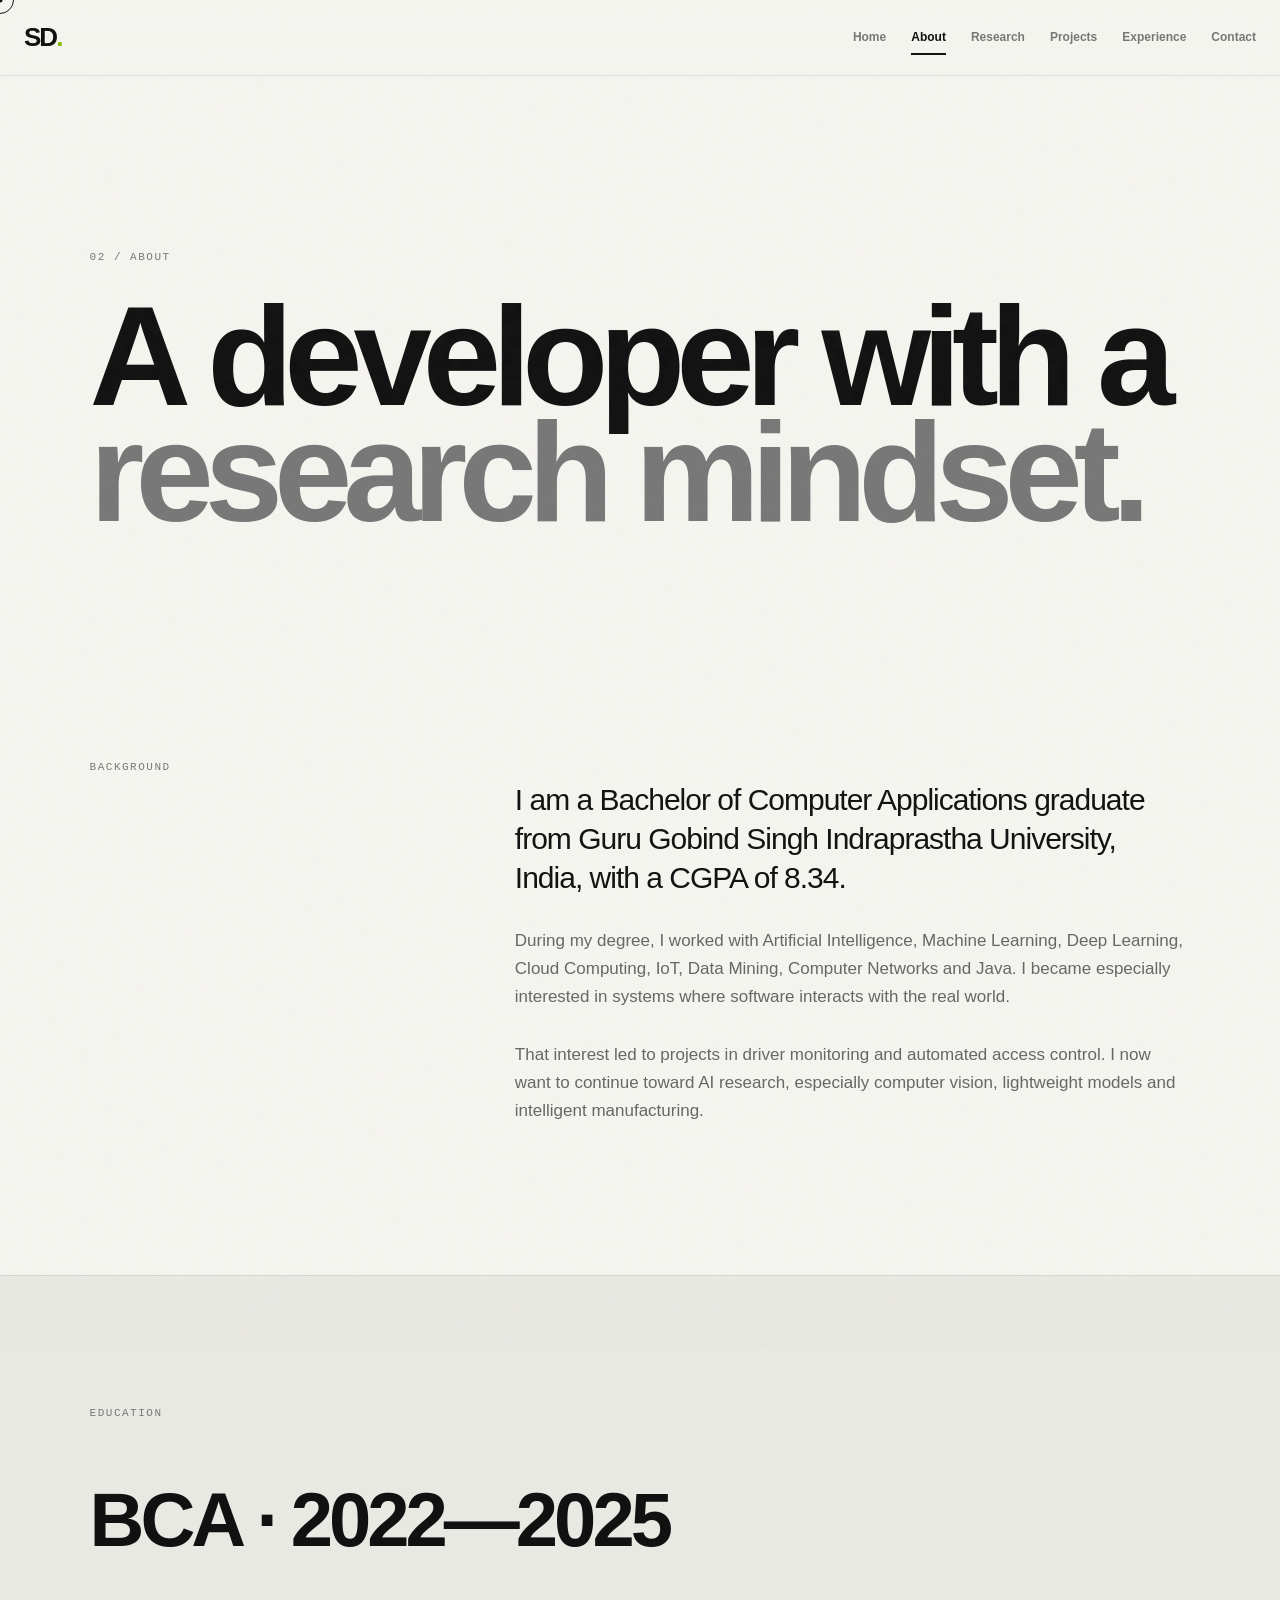
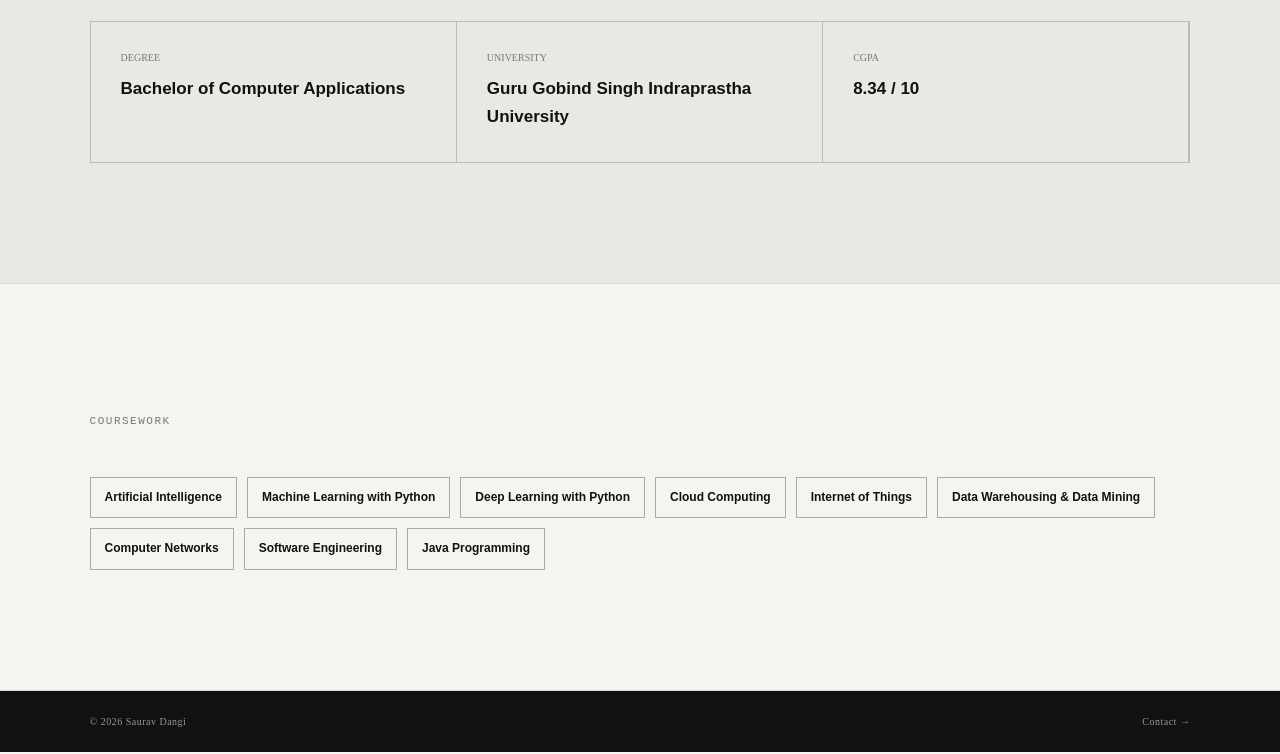
==== about.html @ 5db10856 "Add files via upload" ====
<!DOCTYPE html>
<html lang="en"><head><meta charset="UTF-8"><meta name="viewport" content="width=device-width,initial-scale=1">
<title>About | Saurav Dangi</title><link rel="stylesheet" href="style.css"></head>
<body><div class="cursor"></div><div class="cursor-dot"></div><div class="noise"></div>
<header class="nav"><a class="brand" href="index.html">SD<span>.</span></a><button class="menu">☰</button><nav><a href="index.html">Home</a><a class="active" href="about.html">About</a><a href="research.html">Research</a><a href="projects.html">Projects</a><a href="experience.html">Experience</a><a href="contact.html">Contact</a></nav></header>
<main><section class="page-hero"><p class="kicker">02 / ABOUT</p><h1 class="reveal">A developer with a<br><em>research mindset.</em></h1></section>
<section class="section two"><div><p class="label">BACKGROUND</p></div><div><p class="bigtext">I am a Bachelor of Computer Applications graduate from Guru Gobind Singh Indraprastha University, India, with a CGPA of 8.34.</p><p class="text">During my degree, I worked with Artificial Intelligence, Machine Learning, Deep Learning, Cloud Computing, IoT, Data Mining, Computer Networks and Java. I became especially interested in systems where software interacts with the real world.</p><p class="text">That interest led to projects in driver monitoring and automated access control. I now want to continue toward AI research, especially computer vision, lightweight models and intelligent manufacturing.</p></div></section>
<section class="section muted"><div class="section-head"><p class="label">EDUCATION</p><h2>BCA · 2022—2025</h2></div><div class="education-card"><div><span>DEGREE</span><strong>Bachelor of Computer Applications</strong></div><div><span>UNIVERSITY</span><strong>Guru Gobind Singh Indraprastha University</strong></div><div><span>CGPA</span><strong>8.34 / 10</strong></div></div></section>
<section class="section"><div class="section-head"><p class="label">COURSEWORK</p></div><div class="chips"><b>Artificial Intelligence</b><b>Machine Learning with Python</b><b>Deep Learning with Python</b><b>Cloud Computing</b><b>Internet of Things</b><b>Data Warehousing & Data Mining</b><b>Computer Networks</b><b>Software Engineering</b><b>Java Programming</b></div></section></main>
<footer><span>© 2026 Saurav Dangi</span><a href="contact.html">Contact →</a></footer><script src="script.js"></script></body></html>
---- style.css ----
*{box-sizing:border-box}html{scroll-behavior:smooth}body{margin:0;background:#f5f5f0;color:#111;font-family:Inter,Arial,sans-serif;line-height:1.65;overflow-x:hidden}a{color:inherit;text-decoration:none}.container{width:min(1180px,calc(100% - 48px));margin:auto}
:root{--lime:#c8ff3d;--black:#101010;--grey:#666;--line:#d8d8d0}
.noise{position:fixed;inset:-50%;z-index:50;pointer-events:none;opacity:.035;background-image:url("data:image/svg+xml,%3Csvg viewBox='0 0 180 180' xmlns='http://www.w3.org/2000/svg'%3E%3Cfilter id='n'%3E%3CfeTurbulence type='fractalNoise' baseFrequency='.9' numOctaves='4' stitchTiles='stitch'/%3E%3C/filter%3E%3Crect width='100%25' height='100%25' filter='url(%23n)'/%3E%3C/svg%3E");animation:noise .2s steps(2) infinite}.cursor{position:fixed;width:28px;height:28px;border:1px solid #111;border-radius:50%;pointer-events:none;z-index:200;transform:translate(-50%,-50%);transition:width .2s,height .2s}.cursor-dot{position:fixed;width:5px;height:5px;background:#111;border-radius:50%;pointer-events:none;z-index:201;transform:translate(-50%,-50%)}.loader{position:fixed;inset:0;background:#111;color:#fff;z-index:999;display:grid;place-content:center;transition:opacity .7s,visibility .7s}.loader.hide{opacity:0;visibility:hidden}.loader-name{font-size:65px;font-weight:800;letter-spacing:-5px}.loader-name span{color:var(--lime)}.loader-bar{width:250px;height:2px;background:#444;margin-top:25px}.loader-bar i{display:block;width:0;height:100%;background:var(--lime);animation:load 1.5s forwards}
.nav{height:76px;padding:0 24px;display:flex;align-items:center;justify-content:space-between;position:fixed;top:0;left:0;right:0;z-index:100;background:rgba(245,245,240,.82);backdrop-filter:blur(16px);border-bottom:1px solid #ddd}.brand{font-size:26px;font-weight:800;letter-spacing:-2px}.brand span{color:#8cb800}.nav nav{display:flex;gap:25px;font-size:12px;font-weight:700}.nav nav a{opacity:.55;position:relative}.nav nav a.active,.nav nav a:hover{opacity:1}.nav nav a.active:after{content:"";position:absolute;height:2px;left:0;right:0;bottom:-8px;background:#111}.menu{display:none;border:0;background:none;font-size:25px}
.hero{min-height:100vh;padding:150px 7vw 60px;position:relative;display:flex;align-items:center}.hero-grid{width:min(1280px,100%);margin:auto;display:grid;grid-template-columns:1.1fr .9fr;gap:7vw;align-items:center}.kicker,.label,.section-number,.project-no{font:500 11px 'DM Mono',monospace;letter-spacing:1.5px;color:#777}.hero h1,.page-hero h1,.contact-hero h1{font-size:clamp(75px,11vw,160px);line-height:.82;letter-spacing:-9px;margin:25px 0}.hero h1 em,.page-hero h1 em,.contact-hero h1 em{font-style:normal;color:#777}.lead{max-width:650px;font-size:18px;color:#555}.buttons{display:flex;gap:12px;margin-top:35px;flex-wrap:wrap}.btn{border:1px solid #111;padding:13px 20px;font-size:12px;font-weight:800}.btn.fill{background:#111;color:#fff}.btn:hover{transform:translateY(-3px)}.scroll{position:absolute;bottom:30px;left:7vw;font:10px 'DM Mono';color:#777}.scroll span{color:#111;font-size:18px}
.hero-visual{height:520px;background:#111;color:#fff;position:relative;display:grid;place-items:center;overflow:hidden}.hero-visual:before{content:"";position:absolute;width:120%;height:120%;background:linear-gradient(120deg,transparent 40%,rgba(200,255,61,.13),transparent 60%);animation:sweep 4s infinite}.rings,.rings:before,.rings:after{position:absolute;border:1px solid #444;border-radius:50%;content:"";width:320px;height:320px}.rings:before{width:440px;height:440px;left:-61px;top:-61px}.rings:after{width:580px;height:580px;left:-131px;top:-131px}.core{font-size:110px;font-weight:800;letter-spacing:-9px;z-index:2}.orbit-label{position:absolute;font:10px 'DM Mono';color:var(--lime);z-index:3}.one{top:22%;left:23%}.two{right:18%;top:35%}.three{bottom:21%;left:29%}
.marquee{overflow:hidden;background:var(--lime);white-space:nowrap;display:flex;border-bottom:1px solid #111}.marquee div{font-size:13px;font-weight:800;letter-spacing:1px;padding:13px 0;animation:marquee 25s linear infinite;min-width:100%}
.section{padding:120px 7vw;border-bottom:1px solid var(--line)}.intro{display:grid;grid-template-columns:150px 1fr;gap:60px}.section h2{font-size:clamp(40px,6vw,76px);line-height:1;letter-spacing:-4px;max-width:850px}.section h2 span{color:#888}.text{max-width:750px;color:#666;font-size:17px;margin:30px 0}.text-link{font-weight:800;border-bottom:1px solid #111;padding-bottom:4px}.stats{display:grid;grid-template-columns:repeat(4,1fr);background:#111;color:#fff}.stats div{padding:50px 7vw;border-right:1px solid #333}.stats strong{display:block;font-size:42px;letter-spacing:-3px}.stats span{font:10px 'DM Mono';color:#999}
.page-hero{padding:180px 7vw 100px;min-height:70vh;display:flex;flex-direction:column;justify-content:end}.page-hero h1{margin-bottom:0}.dark-hero{background:#111;color:#fff}.dark-hero .kicker{color:#999}.dark-hero h1 em{color:#aaa}
.two{display:grid;grid-template-columns:.65fr 1.35fr;gap:100px}.bigtext{font-size:30px;line-height:1.3;letter-spacing:-1px}.muted{background:#e9e9e3}.section-head{margin-bottom:50px}.education-card{display:grid;grid-template-columns:repeat(3,1fr);border:1px solid #bbb}.education-card div{padding:30px;border-right:1px solid #bbb}.education-card span,.skill-matrix span{display:block;font:10px 'DM Mono';color:#777;margin-bottom:12px}.education-card strong{font-size:17px}.chips{display:flex;flex-wrap:wrap;gap:10px}.chips b{border:1px solid #aaa;padding:10px 14px;font-size:12px;font-weight:600}
.research-list{background:#111;color:#fff}.research-list article{display:grid;grid-template-columns:100px 1fr 80px;gap:30px;align-items:start;padding:65px 7vw;border-bottom:1px solid #333;transition:.4s}.research-list article:hover{background:#191919;padding-left:9vw}.research-list span{font:11px 'DM Mono';color:#777}.research-list h2{font-size:34px;letter-spacing:-1.5px;margin:0 0 15px}.research-list p{color:#aaa;max-width:650px}.research-list b{font-size:25px;color:var(--lime)}.dark{background:#111;color:#fff}.light{color:#aaa}.project-list{background:#111;color:#fff}.project-card{display:grid;grid-template-columns:150px 1fr;gap:50px;padding:90px 7vw;border-bottom:1px solid #333;transition:.5s}.project-card:hover{background:#171717}.project-no{color:#888}.project-title{display:flex;justify-content:space-between;gap:30px;align-items:start}.project-title h2{font-size:clamp(35px,5vw,65px);line-height:1;letter-spacing:-3px;margin:0}.project-title span{border:1px solid #444;padding:7px 10px;font:10px 'DM Mono';color:#aaa}.project-card p{max-width:750px;color:#aaa;font-size:17px;margin:30px 0}.project-card ul,.clean-list{color:#aaa;padding-left:20px;display:grid;gap:8px}.project-card .chips{margin-top:30px}.skill-matrix{display:grid;grid-template-columns:repeat(2,1fr);gap:1px;background:#ccc}.skill-matrix div{background:#e9e9e3;padding:30px;min-height:150px}.skill-matrix p{margin:0;color:#555}.clean-list{margin-top:30px}
.contact-hero{min-height:100vh;background:var(--lime);padding:150px 7vw 80px;display:flex;flex-direction:column;justify-content:center}.contact-hero h1{margin:30px 0}.contact-hero>p:not(.kicker){font-size:20px;color:#444}.contact-links{display:flex;flex-wrap:wrap;gap:12px;margin-top:35px}.contact-links a{border:1px solid #111;padding:13px 18px;font-weight:800;font-size:12px}.contact-links a:hover{background:#111;color:#fff}
footer{padding:25px 7vw;background:#111;color:#999;display:flex;justify-content:space-between;font:10px 'DM Mono';letter-spacing:.5px}
.reveal{opacity:0;transform:translateY(45px);animation:reveal .9s .15s forwards}.page-hero .reveal{animation-delay:.2s}
@keyframes reveal{to{opacity:1;transform:none}}@keyframes load{to{width:100%}}@keyframes marquee{to{transform:translateX(-100%)}}@keyframes sweep{0%,100%{transform:translateX(-80%)}50%{transform:translateX(80%)}}@keyframes noise{0%{transform:translate(0,0)}25%{transform:translate(2%,-1%)}50%{transform:translate(-1%,2%)}75%{transform:translate(1%,1%)}100%{transform:translate(0,0)}}
@media(max-width:800px){.nav nav{display:none}.nav nav.open{display:flex;position:absolute;top:76px;left:0;right:0;background:#f5f5f0;padding:25px;flex-direction:column}.menu{display:block}.hero-grid,.two{grid-template-columns:1fr}.hero-visual{height:350px}.intro{grid-template-columns:1fr;gap:20px}.stats{grid-template-columns:1fr 1fr}.stats div{padding:30px}.research-list article,.project-card{grid-template-columns:1fr;gap:18px;padding:55px 7vw}.education-card,.skill-matrix{grid-template-columns:1fr}.education-card div{border-right:0;border-bottom:1px solid #bbb}.project-title{flex-direction:column}.page-hero{min-height:55vh}.hero h1,.page-hero h1,.contact-hero h1{letter-spacing:-5px}.cursor,.cursor-dot{display:none}}
@media(max-width:480px){.hero{padding-left:6vw;padding-right:6vw}.section{padding:80px 6vw}.page-hero,.contact-hero{padding-left:6vw;padding-right:6vw}.stats strong{font-size:32px}.stats span{font-size:8px}footer{padding:22px 6vw;gap:15px;flex-direction:column}}
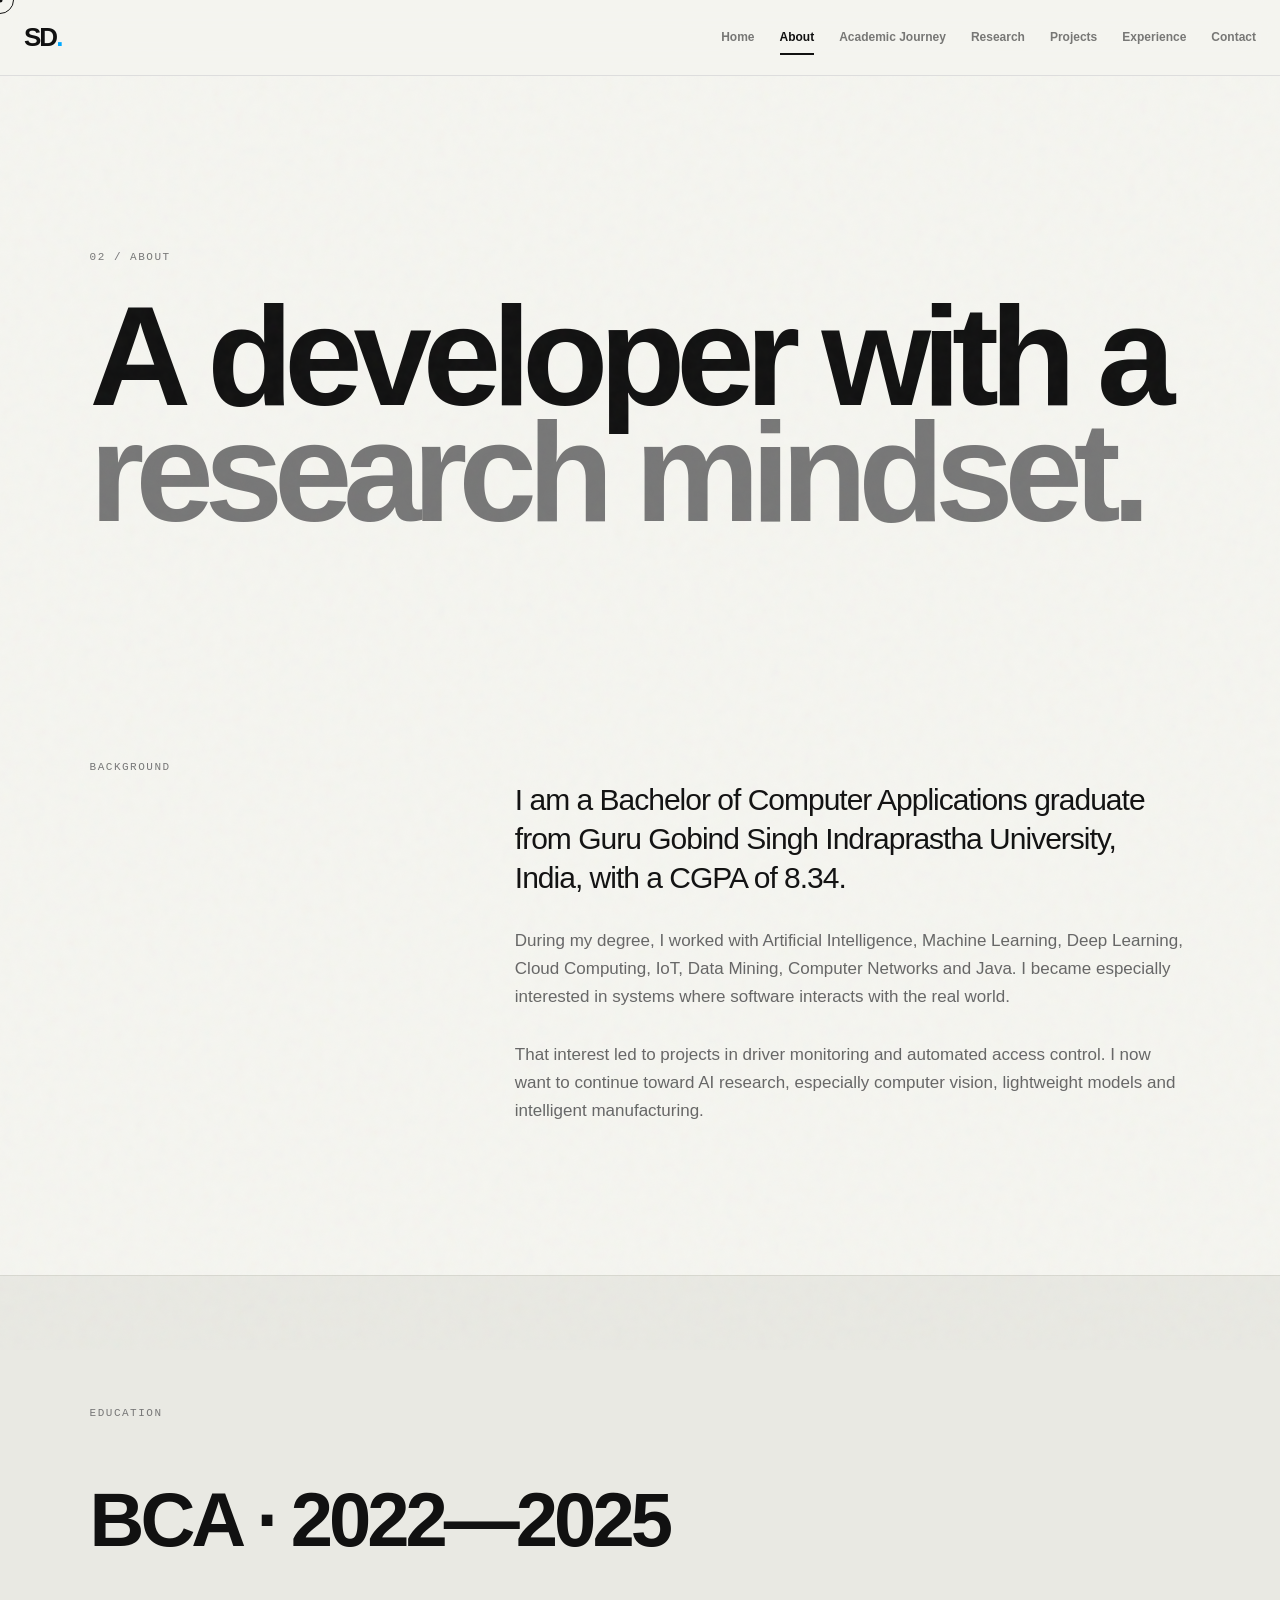
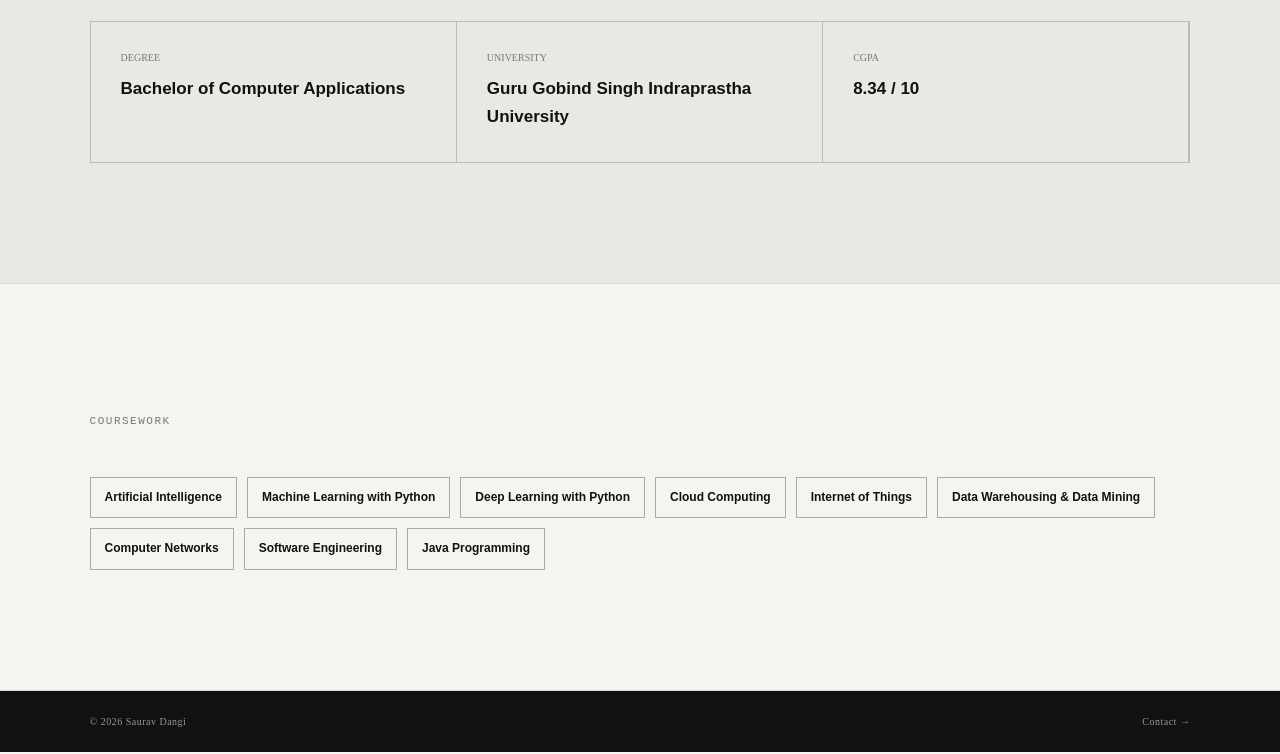
==== commit b5395b23: "Add files via upload" ====
--- a/about.html
+++ b/about.html
@@ -2,7 +2,7 @@
 <html lang="en"><head><meta charset="UTF-8"><meta name="viewport" content="width=device-width,initial-scale=1">
 <title>About | Saurav Dangi</title><link rel="stylesheet" href="style.css"></head>
 <body><div class="cursor"></div><div class="cursor-dot"></div><div class="noise"></div>
-<header class="nav"><a class="brand" href="index.html">SD<span>.</span></a><button class="menu">☰</button><nav><a href="index.html">Home</a><a class="active" href="about.html">About</a><a href="research.html">Research</a><a href="projects.html">Projects</a><a href="experience.html">Experience</a><a href="contact.html">Contact</a></nav></header>
+<header class="nav"><a class="brand" href="index.html">SD<span>.</span></a><button class="menu">☰</button><nav><a href="index.html">Home</a><a class="active" href="about.html">About</a><a href="academic.html">Academic Journey</a><a href="research.html">Research</a><a href="projects.html">Projects</a><a href="experience.html">Experience</a><a href="contact.html">Contact</a></nav></header>
 <main><section class="page-hero"><p class="kicker">02 / ABOUT</p><h1 class="reveal">A developer with a<br><em>research mindset.</em></h1></section>
 <section class="section two"><div><p class="label">BACKGROUND</p></div><div><p class="bigtext">I am a Bachelor of Computer Applications graduate from Guru Gobind Singh Indraprastha University, India, with a CGPA of 8.34.</p><p class="text">During my degree, I worked with Artificial Intelligence, Machine Learning, Deep Learning, Cloud Computing, IoT, Data Mining, Computer Networks and Java. I became especially interested in systems where software interacts with the real world.</p><p class="text">That interest led to projects in driver monitoring and automated access control. I now want to continue toward AI research, especially computer vision, lightweight models and intelligent manufacturing.</p></div></section>
 <section class="section muted"><div class="section-head"><p class="label">EDUCATION</p><h2>BCA · 2022—2025</h2></div><div class="education-card"><div><span>DEGREE</span><strong>Bachelor of Computer Applications</strong></div><div><span>UNIVERSITY</span><strong>Guru Gobind Singh Indraprastha University</strong></div><div><span>CGPA</span><strong>8.34 / 10</strong></div></div></section>
--- a/style.css
+++ b/style.css
@@ -1,9 +1,9 @@
 *{box-sizing:border-box}html{scroll-behavior:smooth}body{margin:0;background:#f5f5f0;color:#111;font-family:Inter,Arial,sans-serif;line-height:1.65;overflow-x:hidden}a{color:inherit;text-decoration:none}.container{width:min(1180px,calc(100% - 48px));margin:auto}
-:root{--lime:#c8ff3d;--black:#101010;--grey:#666;--line:#d8d8d0}
+:root{--lime:#00a8ff;--black:#101010;--grey:#666;--line:#d8d8d0}
 .noise{position:fixed;inset:-50%;z-index:50;pointer-events:none;opacity:.035;background-image:url("data:image/svg+xml,%3Csvg viewBox='0 0 180 180' xmlns='http://www.w3.org/2000/svg'%3E%3Cfilter id='n'%3E%3CfeTurbulence type='fractalNoise' baseFrequency='.9' numOctaves='4' stitchTiles='stitch'/%3E%3C/filter%3E%3Crect width='100%25' height='100%25' filter='url(%23n)'/%3E%3C/svg%3E");animation:noise .2s steps(2) infinite}.cursor{position:fixed;width:28px;height:28px;border:1px solid #111;border-radius:50%;pointer-events:none;z-index:200;transform:translate(-50%,-50%);transition:width .2s,height .2s}.cursor-dot{position:fixed;width:5px;height:5px;background:#111;border-radius:50%;pointer-events:none;z-index:201;transform:translate(-50%,-50%)}.loader{position:fixed;inset:0;background:#111;color:#fff;z-index:999;display:grid;place-content:center;transition:opacity .7s,visibility .7s}.loader.hide{opacity:0;visibility:hidden}.loader-name{font-size:65px;font-weight:800;letter-spacing:-5px}.loader-name span{color:var(--lime)}.loader-bar{width:250px;height:2px;background:#444;margin-top:25px}.loader-bar i{display:block;width:0;height:100%;background:var(--lime);animation:load 1.5s forwards}
-.nav{height:76px;padding:0 24px;display:flex;align-items:center;justify-content:space-between;position:fixed;top:0;left:0;right:0;z-index:100;background:rgba(245,245,240,.82);backdrop-filter:blur(16px);border-bottom:1px solid #ddd}.brand{font-size:26px;font-weight:800;letter-spacing:-2px}.brand span{color:#8cb800}.nav nav{display:flex;gap:25px;font-size:12px;font-weight:700}.nav nav a{opacity:.55;position:relative}.nav nav a.active,.nav nav a:hover{opacity:1}.nav nav a.active:after{content:"";position:absolute;height:2px;left:0;right:0;bottom:-8px;background:#111}.menu{display:none;border:0;background:none;font-size:25px}
+.nav{height:76px;padding:0 24px;display:flex;align-items:center;justify-content:space-between;position:fixed;top:0;left:0;right:0;z-index:100;background:rgba(245,245,240,.82);backdrop-filter:blur(16px);border-bottom:1px solid #ddd}.brand{font-size:26px;font-weight:800;letter-spacing:-2px}.brand span{color:#00a8ff}.nav nav{display:flex;gap:25px;font-size:12px;font-weight:700}.nav nav a{opacity:.55;position:relative}.nav nav a.active,.nav nav a:hover{opacity:1}.nav nav a.active:after{content:"";position:absolute;height:2px;left:0;right:0;bottom:-8px;background:#111}.menu{display:none;border:0;background:none;font-size:25px}
 .hero{min-height:100vh;padding:150px 7vw 60px;position:relative;display:flex;align-items:center}.hero-grid{width:min(1280px,100%);margin:auto;display:grid;grid-template-columns:1.1fr .9fr;gap:7vw;align-items:center}.kicker,.label,.section-number,.project-no{font:500 11px 'DM Mono',monospace;letter-spacing:1.5px;color:#777}.hero h1,.page-hero h1,.contact-hero h1{font-size:clamp(75px,11vw,160px);line-height:.82;letter-spacing:-9px;margin:25px 0}.hero h1 em,.page-hero h1 em,.contact-hero h1 em{font-style:normal;color:#777}.lead{max-width:650px;font-size:18px;color:#555}.buttons{display:flex;gap:12px;margin-top:35px;flex-wrap:wrap}.btn{border:1px solid #111;padding:13px 20px;font-size:12px;font-weight:800}.btn.fill{background:#111;color:#fff}.btn:hover{transform:translateY(-3px)}.scroll{position:absolute;bottom:30px;left:7vw;font:10px 'DM Mono';color:#777}.scroll span{color:#111;font-size:18px}
-.hero-visual{height:520px;background:#111;color:#fff;position:relative;display:grid;place-items:center;overflow:hidden}.hero-visual:before{content:"";position:absolute;width:120%;height:120%;background:linear-gradient(120deg,transparent 40%,rgba(200,255,61,.13),transparent 60%);animation:sweep 4s infinite}.rings,.rings:before,.rings:after{position:absolute;border:1px solid #444;border-radius:50%;content:"";width:320px;height:320px}.rings:before{width:440px;height:440px;left:-61px;top:-61px}.rings:after{width:580px;height:580px;left:-131px;top:-131px}.core{font-size:110px;font-weight:800;letter-spacing:-9px;z-index:2}.orbit-label{position:absolute;font:10px 'DM Mono';color:var(--lime);z-index:3}.one{top:22%;left:23%}.two{right:18%;top:35%}.three{bottom:21%;left:29%}
+.hero-visual{height:520px;background:#111;color:#fff;position:relative;display:grid;place-items:center;overflow:hidden}.hero-visual:before{content:"";position:absolute;width:120%;height:120%;background:linear-gradient(120deg,transparent 40%,rgba(0,168,255,.13),transparent 60%);animation:sweep 4s infinite}.rings,.rings:before,.rings:after{position:absolute;border:1px solid #444;border-radius:50%;content:"";width:320px;height:320px}.rings:before{width:440px;height:440px;left:-61px;top:-61px}.rings:after{width:580px;height:580px;left:-131px;top:-131px}.core{font-size:110px;font-weight:800;letter-spacing:-9px;z-index:2}.orbit-label{position:absolute;font:10px 'DM Mono';color:var(--lime);z-index:3}.one{top:22%;left:23%}.two{right:18%;top:35%}.three{bottom:21%;left:29%}
 .marquee{overflow:hidden;background:var(--lime);white-space:nowrap;display:flex;border-bottom:1px solid #111}.marquee div{font-size:13px;font-weight:800;letter-spacing:1px;padding:13px 0;animation:marquee 25s linear infinite;min-width:100%}
 .section{padding:120px 7vw;border-bottom:1px solid var(--line)}.intro{display:grid;grid-template-columns:150px 1fr;gap:60px}.section h2{font-size:clamp(40px,6vw,76px);line-height:1;letter-spacing:-4px;max-width:850px}.section h2 span{color:#888}.text{max-width:750px;color:#666;font-size:17px;margin:30px 0}.text-link{font-weight:800;border-bottom:1px solid #111;padding-bottom:4px}.stats{display:grid;grid-template-columns:repeat(4,1fr);background:#111;color:#fff}.stats div{padding:50px 7vw;border-right:1px solid #333}.stats strong{display:block;font-size:42px;letter-spacing:-3px}.stats span{font:10px 'DM Mono';color:#999}
 .page-hero{padding:180px 7vw 100px;min-height:70vh;display:flex;flex-direction:column;justify-content:end}.page-hero h1{margin-bottom:0}.dark-hero{background:#111;color:#fff}.dark-hero .kicker{color:#999}.dark-hero h1 em{color:#aaa}
@@ -13,5 +13,51 @@
 footer{padding:25px 7vw;background:#111;color:#999;display:flex;justify-content:space-between;font:10px 'DM Mono';letter-spacing:.5px}
 .reveal{opacity:0;transform:translateY(45px);animation:reveal .9s .15s forwards}.page-hero .reveal{animation-delay:.2s}
 @keyframes reveal{to{opacity:1;transform:none}}@keyframes load{to{width:100%}}@keyframes marquee{to{transform:translateX(-100%)}}@keyframes sweep{0%,100%{transform:translateX(-80%)}50%{transform:translateX(80%)}}@keyframes noise{0%{transform:translate(0,0)}25%{transform:translate(2%,-1%)}50%{transform:translate(-1%,2%)}75%{transform:translate(1%,1%)}100%{transform:translate(0,0)}}
-@media(max-width:800px){.nav nav{display:none}.nav nav.open{display:flex;position:absolute;top:76px;left:0;right:0;background:#f5f5f0;padding:25px;flex-direction:column}.menu{display:block}.hero-grid,.two{grid-template-columns:1fr}.hero-visual{height:350px}.intro{grid-template-columns:1fr;gap:20px}.stats{grid-template-columns:1fr 1fr}.stats div{padding:30px}.research-list article,.project-card{grid-template-columns:1fr;gap:18px;padding:55px 7vw}.education-card,.skill-matrix{grid-template-columns:1fr}.education-card div{border-right:0;border-bottom:1px solid #bbb}.project-title{flex-direction:column}.page-hero{min-height:55vh}.hero h1,.page-hero h1,.contact-hero h1{letter-spacing:-5px}.cursor,.cursor-dot{display:none}}
+
+/* TECHNICAL SKILLS EXTENSIONS */
+.skills-overview-grid,.academic-skills-grid,.research-tech-grid{display:grid;grid-template-columns:repeat(2,1fr);gap:1px;background:#bbb;margin-top:45px;border:1px solid #bbb}
+.skills-overview-grid>div,.academic-skills-grid>div,.research-tech-grid>div{background:#e9e9e3;padding:30px;min-height:145px;transition:.35s}
+.skills-overview-grid>div:hover,.academic-skills-grid>div:hover,.research-tech-grid>div:hover{background:#111;color:#fff;transform:translateY(-5px)}
+.skills-overview-grid span,.academic-skills-grid span,.research-tech-grid b{display:block;font:10px 'DM Mono';color:#777;letter-spacing:1px;margin-bottom:18px}
+.skills-overview-grid>div:hover span,.academic-skills-grid>div:hover span,.research-tech-grid>div:hover b{color:#00a8ff}
+.skills-overview-grid p,.academic-skills-grid p,.research-tech-grid p{margin:0;color:#555;line-height:1.7}
+.skills-overview-grid>div:hover p,.academic-skills-grid>div:hover p,.research-tech-grid>div:hover p{color:#aaa}
+.research-tech-grid{background:#333;border-color:#333}
+.research-tech-grid>div{background:#151515;color:#fff}
+.research-tech-grid>div:hover{background:#00a8ff;color:#111}
+.research-tech-grid>div:hover p{color:#111}
+.skill-strip{background:#e9e9e3}
+.full-skills{grid-template-columns:repeat(2,1fr)}
+@media(max-width:800px){.skills-overview-grid,.academic-skills-grid,.research-tech-grid,.full-skills{grid-template-columns:1fr 1fr}}
+@media(max-width:560px){.skills-overview-grid,.academic-skills-grid,.research-tech-grid,.full-skills{grid-template-columns:1fr}}
+
+@media(max-width:800px){.nav nav{display:none}.nav nav.open{display:flex;position:absolute;top:76px;left:0;right:0;max-height:calc(100vh - 76px);overflow-y:auto;background:#f5f5f0;padding:25px;flex-direction:column;gap:18px;border-bottom:1px solid #ddd}.nav nav.open a{padding:4px 0}.menu{display:block}.hero-grid,.two{grid-template-columns:1fr}.hero-visual{height:350px}.intro{grid-template-columns:1fr;gap:20px}.stats{grid-template-columns:1fr 1fr}.stats div{padding:30px}.research-list article,.project-card{grid-template-columns:1fr;gap:18px;padding:55px 7vw}.education-card,.skill-matrix{grid-template-columns:1fr}.education-card div{border-right:0;border-bottom:1px solid #bbb}.project-title{flex-direction:column}.page-hero{min-height:55vh}.hero h1,.page-hero h1,.contact-hero h1{letter-spacing:-5px}.cursor,.cursor-dot{display:none}}
 @media(max-width:480px){.hero{padding-left:6vw;padding-right:6vw}.section{padding:80px 6vw}.page-hero,.contact-hero{padding-left:6vw;padding-right:6vw}.stats strong{font-size:32px}.stats span{font-size:8px}footer{padding:22px 6vw;gap:15px;flex-direction:column}}
+
+.hero-sub{max-width:680px;color:#aaa;font-size:17px;margin-top:28px}
+.journey-intro{background:#f5f5f0}
+.semester{padding:90px 7vw;background:#f5f5f0;border-bottom:1px solid #d8d8d0}
+.semester.highlight{background:#e9e9e3}
+.semester-head{display:grid;grid-template-columns:180px 1fr;column-gap:50px;align-items:start;max-width:1150px;margin:0 auto 45px}
+.semester-head>span{font:11px 'DM Mono';color:#777;letter-spacing:1.5px}
+.semester-head h2{font-size:clamp(36px,5vw,62px);line-height:1;letter-spacing:-3px;margin:0}
+.semester-head p{grid-column:2;color:#666;max-width:680px;margin-top:18px}
+.subject-grid{max-width:1150px;margin:auto;display:grid;grid-template-columns:repeat(3,1fr);gap:1px;background:#cfcfc7;border:1px solid #cfcfc7}
+.subject-grid>div{background:#f5f5f0;padding:23px;min-height:105px;transition:.3s}
+.highlight .subject-grid>div{background:#e9e9e3}
+.subject-grid>div:hover{background:#111!important;color:#fff;transform:translateY(-5px)}
+.subject-grid b{display:block;font-size:14px;line-height:1.35}
+.subject-grid small{display:block;margin-top:10px;font:9px 'DM Mono';color:#888}
+.subject-grid .ai-major,.subject-grid .ai-project{border-left:4px solid #00a8ff}
+.subject-grid .ai-prep,.subject-grid .ai-support{border-left:4px solid #008fd8}
+.ai-map{background:#d9f3ff}
+.ai-map-grid{display:grid;grid-template-columns:repeat(3,1fr);gap:1px;background:#111;margin-top:55px;border:1px solid #111}
+.ai-map-grid>div{background:#d9f3ff;padding:30px;min-height:200px;transition:.3s}
+.ai-map-grid>div:hover{background:#111;color:#fff;transform:translateY(-7px)}
+.ai-map-grid span{font:10px 'DM Mono';color:#777}.ai-map-grid h3{font-size:25px;margin:45px 0 10px;letter-spacing:-1px}.ai-map-grid p{font-size:13px;color:#666}.ai-map-grid>div:hover p{color:#aaa}
+
+@media(max-width:800px){.skills-overview-grid,.academic-skills-grid,.research-tech-grid,.full-skills{grid-template-columns:1fr 1fr}}
+@media(max-width:560px){.skills-overview-grid,.academic-skills-grid,.research-tech-grid,.full-skills{grid-template-columns:1fr}}
+
+@media(max-width:800px){.semester-head{grid-template-columns:1fr;gap:15px}.semester-head p{grid-column:1}.subject-grid,.ai-map-grid{grid-template-columns:1fr 1fr}}
+@media(max-width:480px){.subject-grid,.ai-map-grid{grid-template-columns:1fr}.semester{padding-left:6vw;padding-right:6vw}}
